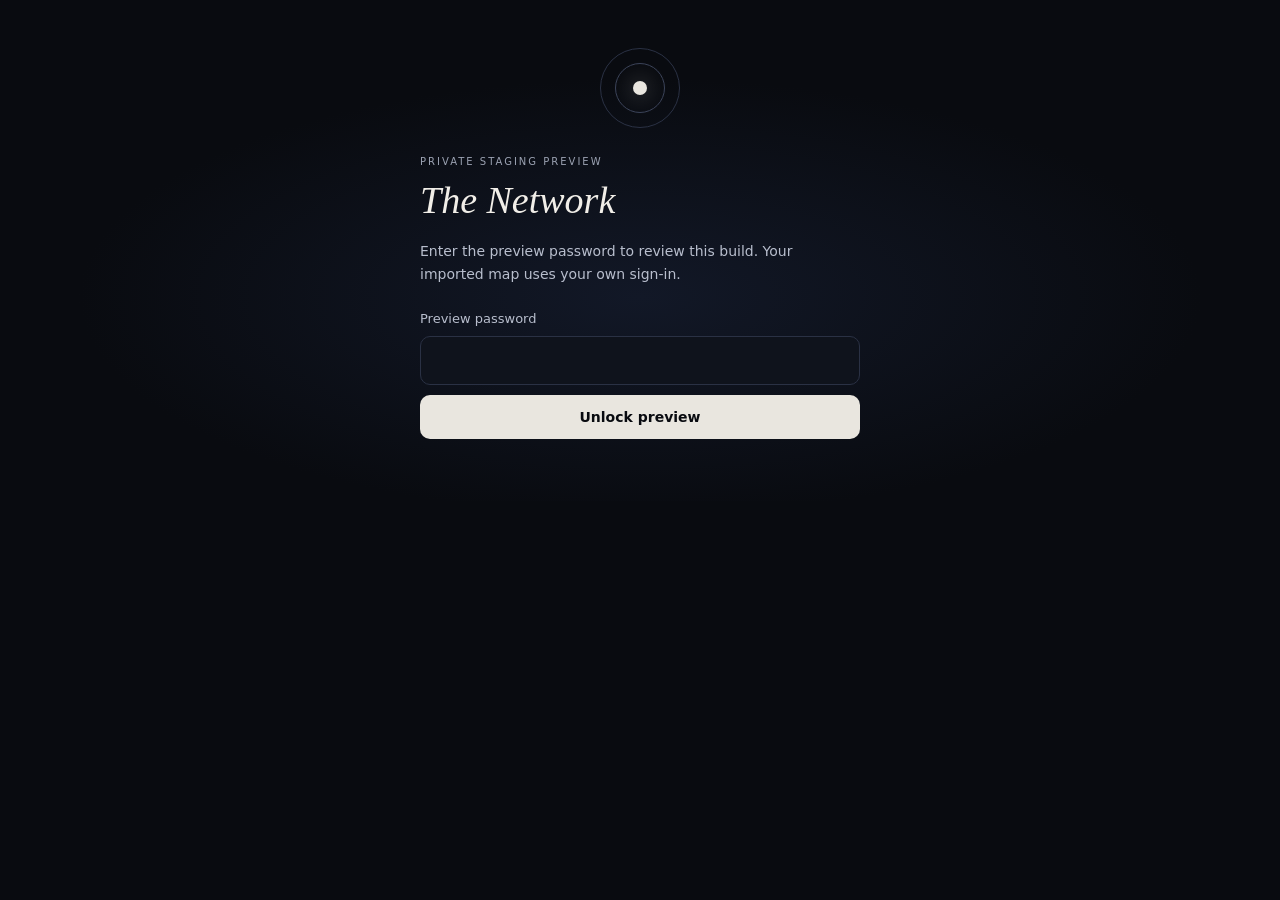
==== community.html @ bd2edf00 "Correct preview login copy and Google origin referrer" ====
<!doctype html><html lang="en"><meta charset="utf-8"><meta name="viewport" content="width=device-width,initial-scale=1"><meta name="robots" content="noindex,nofollow,noarchive"><meta name="referrer" content="strict-origin-when-cross-origin"><title>Private network preview</title><link rel="stylesheet" href="assets/community.css"><body><main class="wrap"><div class="orb" aria-hidden="true"><span></span><span></span><span></span></div><div class="eyebrow">Private staging preview</div><h1>The Network</h1><p>Enter the preview password to review this build. Your imported map uses your own sign-in.</p><form id="stage-form"><label for="stage-password">Preview password</label><input id="stage-password" type="password" autocomplete="current-password" required><button id="stage-unlock">Unlock preview</button></form><p id="stage-notice" role="status"></p></main><script>
(()=>{
const P={"salt":"CIwevPsw1V229Z40EmJyHg==","iv":"0U2OTmFJH5l5WM59","ct":"pXtQMcuYcW2lPBMvqwC9qsI1RKZQN0xlpJhqDvVtXvT/[base64]/56/[base64]/BoqRSv+Ylp26LqeTOx/TqnDKlxiuZOBu66vxD2EItGAaVpqeYFCsxVOT+syNPn4jraT7TuzN18oR1g6F5MUpxRmi5IQ8ObWFGv7F1a/RKtIMo+SI175v3vUDDi3yIeZu8pTvyDNmhYATN/9V+WADtj8wifYjKgamR5Am9LVyQPtW/x5y8PFJ7muhJ/yUT4iJk1OPxEbJFYHQsf+RP3svmaT+leoNdm0AC3QPKxPVRrXzdCzZ5cya/3NimJJQGEbmu0tI1Lih350EsauV/EhBqwcWjclMm9UQSfZ+I22dE0kvrEF/nNv5ZYNQqclvfF9OxdcSAc1CIhe+z2fip2BiDhwJGMNkm4xdg5XzzTfE5k6fL4YVRnCJd8oGR1B5XssYOThABzQnP2ZQiwdTKFwK+u9nvRi7+5wNVnF+cArWBBR2xdojI/WQiGpTEGGwms4ZfcGy9yijUzTLyf/jDdXpPKv6Bofa5PaEQVh/5oHVjHb1D2wkqeKHloo+DJTB+c5ZEOHuN6NQqJezUZEXrTFP0W955scfSiVjTKFcUaPS6w16MXllLs60vgTxVRIQYX/wmBG5RxwTW0yveoQZ9AomHMQgCfWjSX0sTLv0UcXw/jRdeYUwlDO2rehQdxybXdaDw4pofJsjFp72qCYUX/b1FzF/TeT9rXbMTR5yhEOtAdJN+osi3g3PD5UYefGUYrUejl5MCPnqDV/NonFQg/+EDWUUxBCn2HgP7VVdLRPN2G1e8Wqh1pA1tvvB1WaATwxTJeuauFuJo8z12AsXr3IWM5Tieb4HAt328/iofE2O+WMVgIyoxWAKQvcKPplQq739uhAID3ITgQ5ZIJ6wqL2y2PQCG76sR3wmm3D97WzORSzy9SyJ99a0fDI1VNF63yNowZB0oUmgtiUXwq/qJJq2EG4ETZBxbZRutgmIX1N/rK+vVzYdVU+LbEdDpjJXLICLHtpJHZGCZOLq09Rum3G3PtcjOAwYypVdSGSMCHdgai4UzYBluEElStKSQKCIL2xTRdYfHYMAjyAozBy0d0CvVjJUxqzdt1KC3EemYGTXHKPh+YnhUvmJqrV3/MoUTguCexku81etJoicJLVtU8J8mn4XbmVgh1cnK5A5rNTZ8leXc+c1AqXSZ7r6PGR6DwQLKlHj1Yzu1aQ86/a7PQMub0p4c08aSeQtieUSZnKeA0TYJyrEm0rVzlOFpPg3ZupnBet+jewCgZ32waLLySMHTJ4zv8uK8bJyNwAwKeqdUphrAZg5sGn26/hH2Q2KhK7jWg0dVIQFYF9sWUnSKJuDYZpB77LG9fzzNG0+zlsa75z6kqWeyz9e64YjtYG6lZoqY6kUgl20pjseDVuemL0VndppNLyOI+HtRxTMIWJcgdMtpXghCIbpPdh3ezISkaQ2uSjJcswH3kfq2Eghp/M1jknpXzPL3ar2arLcCrQnDAtuDYO3baJvIgXF/[base64]/9jivsycKu53P4ADUT873Tk4lAbt10TZSKZWPXaxcminopWOgEF4s3OBmOFau4ndkoY3vx/SLhQFomZ5mHbb6LyepwsGmVcgWoOsxGJ3Yv3zigoU3ZiiqogpGedrB6ivy8w2WNHDFPexoIhKDiPpz8LAZpv0tQUDB9gMamMbMzdXcjYOn0+T8MMxlsZHLfNzUzlsdWDrydu5ycMjEwtBI4PPSbo50ganwHZYZ+rs+6ErfZGn+mNj6CtXKel8mRQvkLFg6/R9or4yViIvGo6nguPxX7BVeH2jDSawgQFKfWrh108Y69spj92Za2s2kmx4ImKxgrHY3v8ERHhj+5GAKYgKcwFGUBkulMlzralYDfppS+lzAt66uViy4qEgfgJtea/N1fRJhYga82SsmD0Opz/5inZ55ScoGGrng+Ts0P6o9aXY/towhq4QEzRAP6afjS1pOgfj22MS9VLftH6Klk0XnbqT3e/LyfylE6VwEIjcTPEIeEOMtAemWdaUmpz+4e7QAyZbH2NVB0LOyz3KM/[base64]/fSkPv31zdyxM2tP+4bajjbzlLo4vgRXJ2x+bwQ8TNBR99iIzm9iIQV3U26FUu5b5OyMdKugWuCifBn6OhXSbQyshn2MLYxznqfy+60cEc+Ldo3AEEShH6rnuJL2PR4Zt1oHpDwCqI+fKCWW83QLrF5L5Rkl04W11UrodGhm5oVpg/[base64]/M9Iw3rt9ayELm3jzHIDT5YLxw5POiLHwbRKpYkInfeoCDCzRm/FmR+7UBd8qp3GVXiya3ur7a3F7Fg4xvMS8FLJ2M5dZ4dpEVrGge6KuW5WchSNztyI8LNcZ9+DHxAgdlsiAxXSNCK1IjzFUd8nXU18gTPdElM0lM1sMyThq/zFMXQV8rcnEyYsOqeoQgUfF2s4GKyjrzQGh1I4JNscrooqNVpZwPCazd22ErWtG/P3Fyy34rTzq+RMtZW8YA7O217YXbisS6SOG3HRl4YQc10Oz2L/QK+Qzars9u2DuzMKgpsYswc50DcCOT/IHYJZiVQKLYTFbmsIuGuMqkbJ+n/6TpUWiRLSnnmZO+Af9baHmwWRj3Zq8BI2YaF79AAwe0G41E3xJ+909G2k+jmNPls7MruHDVXWSzGiExKALMQuvEL2qNa3sSrEQ0qSB8nfgKz08HMLpwzompNVBMyYALKU9HdJC3/[base64]/u9QsEe3w0yTf2yzWNzglZ0Dj+Zi8Z1yNs9BahoKMA4t45Wm4EwNZU6FO/yFaSUExq+SwBvZdjJhkVJtWXay/[base64]/VwW4s0wbnl+oqYixq7g7EEmO2TDvixKJ7kudssLyjoDV9I8CL9c++Of8usHY1b8ABPcfEnzxRDwr+ijCUM52PaHJ6vJiLRFgYPfOoXP8BxNkFYaPV1ACz55XPMB8Z8n1diFq/Q28qlf2IBG04UsOwax2GN9MTabsqareAYChgxjq7TOAt+fnvDBlXApmxxqSNbyKpqwb4cOL2rhv4zYlmzTb/hysHJMEMttP0+92NNORyjzsRuqafWTtrziItcZylKl3GhLuSFhrT1CUsFfoSBp/6yfGaF7nSizROB5YHGHfWdZjHpsOhAz8GXi71F4w/J6FShGoq4zNC4qfFmyX9mwwc51JTmBFfAgl9or11p4zkK0CCH8jB2dmJQXb9fJFiaszBoNOEM9VNiqD6Vwu4vsQL0c/QnVvYXflRa/nGMZ8NtYoyZxvSljG+NQwt1b1CgdrFaGwgg3egqoTV3jviChs5xGnwCXZYoOlLgW7GUGYBWj/A7mcv93Tfsb6s6VHpJrUobLEk8kVT1lTn3NfCZSogEP1EmnSNZ3Ds98HQ/1+H4pt5+pF0J1xdoviwo46jcMP4qGg6Pm3opR3Y/n3X3N7pJlps7+rCUkpQch7QaFIekUyFvM0OV9SZveD16B2E2lNAreAH5vV7njq5Z9l9guH//3zyrCRuNEdnfY0WPYUdgUdTBDmARDCwxHt/[base64]/ZTh4LervwR4WQVp8b6Eubz9YjEkPhqlLLcksnQTh0uMwk1p5XAq4k+UeN8yZiaWpm/oVioO1nLEwA7SP3fH7/N+YXCgj35jV1grgmRp6dzPJ3i7JM2NBJtdj65fxQ2fOnI2J2Q0XSfDTEZewPvO9Ys5qetcIbP2J7i0Rm2MpLUupGlCGY/[base64]/F5dZhy/oIxXae4M9EDaYZYJG/qJr+pNatW9yoEu5zDItLyATmq6+nvCTS6Gf8h39hv/s2AqMxy9REGtlcO6GDIaT4N88TqlnxljkQR/xPkX+3F3xdXSYWMT0oWCmgZ98HQDWjGuYUSyoWFz+vqPx+X6a6BsQGBc5WQ3qB+0vjjbMUByCP0CFr4TOHsOoQs2FmgljWRLXhCLj/ffe/Jr7n240wg79VyBJkZUadM5oAktEJia0BVYyrdqGoJUcMXHSF3g9uIIULm0eKoZiuI3JbCipZNqv9LnPBvBwQTafIScm58bz6+c87YDAe7TViJWPVUh1289kX/Q94CiPe+cG6Sqgusvw/NDAGbE3u9rNycZpKiKkGpYKIX5FysyL4divdCTft1BqoxOqmwGf+0KKAUqm5pYIKjiu36Y6OFgAJgX4uLvSTayes+9nmxiY+AQdS6+fEFYVGXUcfPEa4/4lVqdr5Dgr718LXIy9aOEGraHvODsCMjnkWhloM7Nx8KaIy/[base64]/ybG1/Wo64t5RkDvImPwHjelPfZwVT/KEsRVUQzZXbVWCVdzqD/JwGRRFFFM0kc2GXt2RajMDMnRiuFNJcFNLqQURIvzJOG5N+X9yKxR8Rj8UbVpbW/ph5AWD/SKAKSOaCzQDLsk4imxjIxdZ9W1OhIIELoNU0zouCO+WJrQmTbPuiy0F4te7PuGR3l9YWqX3cBWzMRvCFbSDSZvQedGw7Kp9QysQq7dcNSo1JH2R6kbbvPAw9m0kkRQSlpzCDPE2EM2ZelMtnvBA48Po7ytKd4Ry5/HUN6T6AP3STFXq65xVqD8uC5T80TPy8vrXYDL3RFdRjN/2Pvg5eO2kgISWHFK2IH4clqW/NyFwnzT/IKjTxYVOr7MiLjc8+m51xW9XVPZ+3Oe8Ms381WhBzEfZUzAZQhnBvySXORTSOyxr5Z/Lyq8uCb+2kbmEGu0dVkhPnk3ixAbNB+GHljqHKUKpJddFuRucHi9Fd5cC+5nG3iYwvXMLFbmnl7BillHiFKNKRpwvRkqTo5sPyk1AQTjLdV+sF5UHZ7xFyqcUqwPe7W5kfNfD+cGHpaD8bDaieSepJwwFySb6AcEVDY1Q5+psfGg3jETjDUn29B/0vhE85g+o5WOSDnPmcupuV2HYdYXqsf5+ytcEJvXvRGC9ljZi5djmUkqiydiKG2QosHM/acI4viG30sTWYBQEuHKJa8qW7Qt5iItv/tIiSrW2Eaa9T4spMJ6nKKeeQ1z/9tqqvmuLjAocVZHRlc2khzVo56eBFjs5fZCI2qbWcM/qq8ccKeNuak9qiuigGqUQ0SnHs3fHjeJBaps7CwnnFeP3nH9uy6JT6+VDIHDhOgwEFONokapm+/qpe3MgFA51nzYThYkCdBEO+9Gu+RdP5JcDXEgEfmXkULw+pHYI2kPdFhvlUuuUWBEPd0YTUscVXQ1gp/LDUg3ynhsfqthSlVHbICAitX8H6tCdhRIiqRnei6Vunc3i/8i5W75QdHHN/iodb+QDkymWWk9KJfOTJKDU4M2lM984Xo4xZwP/lGmzaPOvvVcqTHIMKn8RP7Y5rKHwAw5HDfReM54Zqzhyn4J2q3LyATkopboM06kgF43V6yuCt1d2Z7dWkPHhue9SCm/wmV3pCHo0bfJHmj0dEtE9w5yJSteXCq9jp+zqV1+IJaz2j4wjS7X6HZ5di/bQyq+3iZ6Hc9RLeCxr0iZqd9XYLZSupUyzpdKs/mzA5HLJA+Hm/[base64]/[base64]/2Zpuohw+xcGAbB15Q8WFpyYl/HeIWF5D/[base64]//Nnyxq8srvqpS86WrApr/GKSBnhM9BPsc55LOs79aA01dNt9v9F/H5tO4qBG92iPFi6Cd2DQf4t6nMkp/5UOsHqWgFjKnlAfC7FOLTV3bjsmmRZJz+vdEUYifKDB7M1K/p+3D30Q3r8Gjco9Ok4rFm61XIY4jnTuG2Hpxty4i6nyJb/bvM8agoX5AHUl2YQWShu6Glg35JoqowwWK8j9CtYMREcyVc0YXOq4sOcOtwRzGOdDc9bPax+n3mtiB9s8K52T3Iccb9ZlfRfaqrPwI/WqKTtignu66x95V1CbHXH5pyprhKyg6AyPzGCNQEICytoDhgP18AJbyx9nEHoge4cb1mJSq9Ef/yrdMK6sd+L7wfcb9QnnGsisyahqNpnqFQnXOKD7PtZG0UZNCgL4UKezx0akHpp3nwPLOrltPL/huAOpwEbJuZ+/KtJPjOpFfQYcIHiCFnuzRlGzKrCku7VVwNQ3MCij/pkYGT2RhmAJgfVKrWJpVtJPyTh3gUcJDPakQQK1DIn5dOj0X4kkmA5UgPZL681YLuv/v+XiILjUmM9N/kCmpUx/UY+ExfNkDsuKGaPk8UyosdYQqXlh2iAXzZE8+86Lr5Q6kznS9aJm5E+vABeLH85I9DmoH9IR9qkMDtZlM2Ef6MUW7JyW0V0qJkHl1dgNs5bhWqbR4UxlTS/Jbhrwj/efhbza4GcbaaIN3XRKRcIUbMeo9+H5gr/ykPxciRjPChApf0x7J/pqySR7BWza9C5kwU7rwUwATnDUht266Txhwm7PmgMv+Pt5k0g8stol6nJ0fcXv1fQO4pFCOAR6EOjcYS5dP2qkWmtfJPHx6NUPJRQ3h6JdT8BXlgTdTyfcYaqMZKBwDKtibol/fydi8/i28qBxdqdvDYZj3A4ImNJ/FWEmq5cJDxeN77TFvHIbFkofZEPkfdwdwktzORFx7Kzy5XToKm4zfsEHRnQ0echLFEPgop5VgMHZE3wJVhFQcUz1Kkyxoh3W9oKdEKVvjKmOWjZoxMfWugRC6T57j+TeZ0+Yy4DchPqYv+4Uv0jkpftFY0ivuIgMItY3CPA8CF1Sc4hizAb599obwaQHor1Q/X96kIBq2Tlz1UIl61DzXDzo+iCDiZdNx3M4okeWbYycO/d+xrUF3O86V70WMSXZNGzrRKAS48dHiVBkUP652VTVSUGbHm45H3HrF6XBIJuVvq8yynp4lKNCcgZQ4dVqlSYpvGYBDTvig7tbsowgZtGmzkDWof4VO154doPIuIe14sf/eP7LApflb4JSkz70erteH+p+mgOigJAgwBw0/k/ZSNYtoZRJyaYEBZZyd5eDqBXHe11DAPXq951svwDzqijLRTouxq4/gfbWudb8PZZdZ4Z6yMn/HC4Wl4j8W3uKpqo+zOvDGZnvYww48EV8nRZ884r+1h1mwaZ2QRdsFnq1j79BOiJraaVMJIIE0OQw4zHMeh52kpojykel1EAProQ1av0Vdy/IjnI+j2pDj2Z+3Y0wjI5LE5ljiE1wnb3fzuXLgoeT/e9IjtkmwGqSe/6C2yXPh0gKDgYGWcQNKWSVzJSHAXbTH0TNlGxK7BmUd1cXYzkQPBV3Lz1MxAEBpYbt8XccpAkwsyisi/xLjjJFhGEYUdDxmTD5nwVj3oxnEZKjHB6lNJgg51YDot2WH3Tkc4NrXm4lcDy5oetNnAbFfwNpiKCslEEI7QMEXEm6X5R8oFe7+Z2qqJrX3TcGtuwEZYXo27c3QE2CkqT+7L/TXpFAXK9u9ZX3UJ89D6ZJzqLzGVoeabHsl2mv7/[base64]/1HIToB9yVQ+j+j6YAczKKbGLKCnTUDGmjRhma9RztFH6sat2o1+6BWz+VhNkWvZnQzRaVNWyA4GjbXPUbhnpoPPM+CZNTVjm9owhKmPlgydqG6O1bXCcAu/XnUmpyN68Xzc2gTvza4FMAMuJ/p20cqU+SxmoBb0R9S6FhM1sBx5h7gwjWZJ6Pt05x863XIEo6aaxJbZ10UIElz0CzAk9DKb4b+85MGjSNLNox7h7pXEWreBhjhz00/[base64]/rK+bvK+eMoRdM/QZ3TgzcRj27SW06uL+Uz0fC7jECaRTDjsJ5Z7c2X4KHrTAcAQoM0CMTV8/a3MwqCAmOhuF8h3sngB8Jn/vIN6QJP8u7b8MHQYlkjU6WwX1/X5jB0uzpNITD8ilD8fHuDP0hrXGMdoBfF6sW/kMozPrUf81NEzObSPWmmjSVRqkHoUZk+8gvXdd0R+5BYTpOEmWhaAJfZgIRkHtxOTe2BCXzDOxgbjHrQ2enyvg13+tr4Tt8W24ekXiRTRM4FAdom5J74PKok2e6WheCMVjj4cachHZJhguNbBtDgwXln/d7Fa1dmprlUxxHYaC3NJJ3peaUaDFy6igSNWO+VdN2hmNxp3NVLa05MlDTj5aGuPAncEC+IzCZvUNmI4awyrUi6O9ohvGSA4bwXBFJcgPuQj7V6V6ix7AMHAXYDy0KQ5kZYVmYPrIoJfTvYS88YE+M/TIAquOui6Cx87LA5g4XKB3t+e9AzImgdaqDSNzyOFzcknuja2/2LOBUvX5gjmmGgiq5fwAUVjxY1dCOxE2XUCilMj4JQNPGEncCY+mX3WKeVEtTYKSrGjSAORh0zL/mzB2+MKwVfVxPssXlQc7A9mCt0a6O7BNT9irKD3jR/IgHlprL7SGg1xpOR8vKVzNNSs5yNZhEgRxqB0egc/clXwcyn8VFKXZ2RCGSuh/tLWeFtsPjMTrEYNf+AL6e6vTY3VTtOzsHD3OtpLiQTXDTPpQ8xKbIl2z3eGed8M3UAF+owEdZp4ehq+I13ikmHjYvRB8/xfRSCSEmtScuV7Nko+7Q3am1qfnE4BOnMXsvsJbuVKblIOxWisziwRQ4TNbfA6EBCiixWlTRbDomQPV+3uQ8Ci1wV1GB1c/YLFbRTGudrHoNlMYt0pqzjQLYO2eOEHYnB7y6N9cBep6+Ett1i4/[base64]","iter":600000};
const u=s=>Uint8Array.from(atob(s),c=>c.charCodeAt(0));
document.getElementById('stage-form').onsubmit=async e=>{e.preventDefault();const button=document.getElementById('stage-unlock'),notice=document.getElementById('stage-notice');let password=document.getElementById('stage-password').value;button.disabled=true;notice.textContent='Unlocking…';try{const base=await crypto.subtle.importKey('raw',new TextEncoder().encode(password),'PBKDF2',false,['deriveKey']);const key=await crypto.subtle.deriveKey({name:'PBKDF2',hash:'SHA-256',salt:u(P.salt),iterations:P.iter},base,{name:'AES-GCM',length:256},false,['decrypt']);const pt=await crypto.subtle.decrypt({name:'AES-GCM',iv:u(P.iv)},key,u(P.ct));const html=new TextDecoder().decode(pt);new Uint8Array(pt).fill(0);document.open();document.write(html);document.close();const demo=document.getElementById('pw');if(demo&&document.getElementById('f')){demo.value=password;document.getElementById('f').requestSubmit();}password='';}catch{password='';notice.textContent='Wrong preview password.';button.disabled=false;document.getElementById('stage-password').value='';}};
})();
</script></body></html>
---- assets/community.css ----
@font-face {
  font-family: NS, "Noto Sans", sans-serif;
  font-weight: 300;
  src: url([data-uri])
    format("woff");
}
@font-face {
  font-family: NS, "Noto Sans", sans-serif;
  font-weight: 400;
  src: url([data-uri])
    format("woff");
}
@font-face {
  font-family: NS, "Noto Sans", sans-serif;
  font-weight: 600;
  src: url([data-uri])
    format("woff");
}
@font-face {
  font-family: NSerif, "Noto Serif", serif;
  font-style: italic;
  font-weight: 300;
  src: url([data-uri])
    format("woff");
}
@font-face {
  font-family: NSerif, "Noto Serif", serif;
  font-style: italic;
  font-weight: 400;
  src: url([data-uri])
    format("woff");
}
:root {
  --bg: #090b10;
  --ink: #e9e6df;
  --mute: #9ca3b3;
  --line: #2a3144;
  color-scheme: dark;
}
* {
  box-sizing: border-box;
}
html,
body {
  margin: 0;
  min-height: 100%;
  background: var(--bg);
  color: var(--ink);
  font-family: NS, "Noto Sans", system-ui, sans-serif;
}
body {
  background: radial-gradient(ellipse at 50% 55%, #121827 0%, #090b10 62%);
}
[hidden] {
  display: none !important;
}
.wrap {
  width: min(440px, 88vw);
  margin: 48px auto;
  padding-bottom: 48px;
}
.back {
  display: block;
  margin-bottom: 30px;
  font-size: 13px;
  color: var(--mute);
  text-decoration: none;
}
.orb {
  width: 80px;
  height: 80px;
  margin: 0 auto 28px;
  position: relative;
}
.orb span {
  position: absolute;
  inset: 0;
  border: 1px solid #2a3144;
  border-radius: 50%;
}
.orb span:nth-child(2) {
  inset: 15px;
  border-color: #3a4258;
}
.orb span:nth-child(3) {
  inset: 33px;
  background: #e9e6df;
  border: none;
  box-shadow: 0 0 24px #e9e6df70;
}
.eyebrow {
  font-size: 10px;
  letter-spacing: 0.2em;
  text-transform: uppercase;
  color: var(--mute);
}
h1 {
  font-family: NSerif, "Noto Serif", Georgia, serif;
  font-style: italic;
  font-weight: 300;
  font-size: 38px;
  line-height: 1.14;
  margin: 12px 0 18px;
  color: #f1eee8;
}
p {
  font-size: 14px;
  line-height: 1.65;
  color: #b8becd;
}
form {
  display: grid;
  gap: 10px;
  margin-top: 24px;
}
label {
  font-size: 13px;
  color: #b8becd;
}
input,
select {
  width: 100%;
  background: #0f131c;
  border: 1px solid var(--line);
  color: var(--ink);
  border-radius: 10px;
  padding: 14px 16px;
  font:
    16px NS,
    system-ui,
    sans-serif;
}
input:focus,
select:focus {
  outline: 1px solid #e9b65a;
}
button,
.button {
  display: block;
  background: #e9e6df;
  color: #090b10;
  border: 0;
  border-radius: 10px;
  padding: 14px 18px;
  font:
    600 14px NS,
    system-ui,
    sans-serif;
  cursor: pointer;
  text-decoration: none;
  text-align: center;
}
button:disabled {
  opacity: 0.5;
  cursor: wait;
}
.fine {
  font-size: 12px;
  color: var(--mute);
}
.secondary {
  background: #0f131c;
  color: var(--ink);
  border: 1px solid var(--line);
}
#saved {
  border-top: 1px solid var(--line);
  margin-top: 28px;
  padding-top: 24px;
}
#notice:not(:empty) {
  position: fixed;
  z-index: 30;
  bottom: 18px;
  left: 50%;
  transform: translateX(-50%);
  width: min(500px, 90vw);
  padding: 14px 18px;
  border: 1px solid #745849;
  border-radius: 10px;
  background: #171720;
  color: #f0c8ac;
  font-size: 13px;
}
#map-frame {
  position: fixed;
  inset: 0;
  width: 100%;
  height: 100%;
  border: 0;
  background: var(--bg);
}
#lock {
  position: fixed;
  bottom: 16px;
  right: 24px;
  z-index: 10;
  padding: 10px 14px;
  border: 1px solid #3a4258;
  background: #0f131c;
  color: var(--ink);
  font-weight: 400;
  font-size: 13px;
}
@media (max-width: 760px) {
  .wrap {
    margin-top: 24px;
  }
  h1 {
    font-size: 34px;
  }
  #lock {
    bottom: 74px;
    right: 50%;
    transform: translateX(50%);
    font-size: 12px;
    padding: 8px 10px;
  }
}

@media (max-width: 760px) {
  #lock {
    top: 8px;
    right: 16px;
    bottom: auto;
    transform: none;
    padding: 6px 9px;
    font-size: 11px;
  }
}
.wide {
  width: min(720px, 90vw);
}
.toolbar {
  display: flex;
  gap: 10px;
  justify-content: flex-end;
  margin: 18px 0;
}
.toolbar button {
  flex: 0 1 auto;
}
.source-grid {
  display: grid;
  grid-template-columns: 1fr 1fr;
  gap: 12px;
  margin: 24px 0;
}
.source {
  text-align: left;
  background: #101622;
  border: 1px solid #2a3144;
  color: #e9e6df;
  padding: 20px;
}
.source:hover {
  border-color: #e9b65a;
}
.source strong {
  display: block;
  font-size: 16px;
  margin-bottom: 8px;
}
.source span {
  font-weight: 400;
  color: #9ca3b3;
  font-size: 12px;
}
.back-button {
  margin: 0 0 28px;
  padding: 8px 12px;
  font-size: 12px;
}
h2 {
  font-size: 18px;
  font-weight: 500;
}
a {
  color: #b9c8e8;
}
.mapping-grid {
  display: grid;
  grid-template-columns: 1fr 1fr;
  gap: 14px;
}
.mapping-grid label {
  display: flex;
  flex-direction: column;
  gap: 6px;
}
select[multiple] {
  min-height: 94px;
}
.preview-table {
  overflow: auto;
  border: 1px solid #2a3144;
  border-radius: 10px;
}
table {
  width: 100%;
  border-collapse: collapse;
  font-size: 13px;
}
th,
td {
  text-align: left;
  padding: 12px;
  border-bottom: 1px solid #2a3144;
  overflow-wrap: anywhere;
  max-width: 250px;
}
th {
  color: #9ca3b3;
  font-weight: 500;
}
#google-signin,
#mygate-start {
  margin-top: 24px;
}
#import-file {
  margin-top: 12px;
}
#add-contacts {
  position: fixed;
  bottom: 16px;
  right: 158px;
  z-index: 10;
  padding: 10px 14px;
  border: 1px solid #3a4258;
  background: #0f131c;
  color: #e9e6df;
  font-weight: 400;
  font-size: 13px;
}
#source-guide li {
  color: #b8becd;
  font-size: 14px;
  line-height: 1.7;
  margin-bottom: 8px;
}
@media (max-width: 480px) {
  .source-grid {
    grid-template-columns: 1fr;
  }
  .mapping-grid {
    grid-template-columns: 1fr;
  }
  .toolbar {
    flex-wrap: wrap;
  }
  .source {
    padding: 16px;
  }
  .wrap {
    padding-bottom: 70px;
  }
}
@media (max-width: 760px) {
  #add-contacts {
    bottom: 74px;
    right: 50%;
    transform: translateX(50%);
    padding: 8px 12px;
    font-size: 12px;
  }
}
/* Community-first landing, using the map's existing dark palette and serif type. */
html{scroll-behavior:smooth}.homepage{max-width:1240px;margin:auto;padding:24px 40px 56px}.home-nav{display:flex;justify-content:space-between;align-items:center;gap:20px;margin-bottom:76px}.home-nav a,.demo-footer a{color:#b6bebd;text-decoration:none;font-size:13px}.brand{letter-spacing:3px;font-size:20px!important;color:#f0e7d6!important}.brand span{font-size:11px;letter-spacing:0;margin-left:12px;color:#8c9697}.home-hero{display:grid;grid-template-columns:1fr 1fr;gap:60px;align-items:center}.home-copy{max-width:430px}.home-copy h1{font-size:70px;font-weight:400;line-height:1.05;letter-spacing:-2px;margin:20px 0}.home-copy em,.demo-heading em{color:#d8cead;font-family:Georgia,serif;font-weight:400}.home-description{font-size:16px;line-height:1.7;color:#a6afb3;margin-bottom:24px}.home-copy .fine{font-size:11px;line-height:1.7;color:#828b93}.home-copy #create-form{margin-top:0}.login-divider{display:flex;align-items:center;gap:12px;color:#778187;font-size:11px;margin:22px 0 2px}.login-divider:before,.login-divider:after{content:'';height:1px;background:#283037;flex:1}.hero-network svg{width:100%;height:auto;display:block}.network-caption{text-align:center;color:#8f999e;font-size:12px;letter-spacing:.4px}.status-dot{display:inline-block;width:5px;height:5px;border-radius:50%;background:#b6c7a2;margin-right:7px}.demo-section{max-width:1400px;margin:0 auto;padding:50px 40px 32px;border-top:1px solid #242b34}.demo-heading{display:flex;justify-content:space-between;gap:24px;align-items:end;margin-bottom:28px}.demo-heading h2{font-size:46px;line-height:1.08;font-family:Georgia,serif;font-weight:400;margin:14px 0}.demo-heading p{font-size:14px;color:#8f999e;max-width:530px;line-height:1.7}.demo-heading button{flex-shrink:0;margin:0 0 10px}.demo-section iframe{display:block;width:100%;height:710px;border:1px solid #2a323b;border-radius:18px;background:#0c1019}.demo-footer{display:flex;justify-content:space-between;gap:22px;padding:25px 0}.home-copy details{margin:20px 0;color:#aab3b8;font-size:13px}.home-copy summary{cursor:pointer}#export-contacts{position:fixed;bottom:16px;right:225px;z-index:10;padding:10px 14px;border:1px solid #3a4258;background:#0f131c;color:#e9e6df;font-weight:400;font-size:13px}
@media(max-width:760px){.homepage{padding:22px 22px 36px}.home-nav{margin-bottom:42px}.brand span{display:none}.home-hero{grid-template-columns:1fr;gap:20px}.home-copy{max-width:none}.home-copy h1{font-size:54px}.hero-network{max-width:320px;margin:auto}.demo-section{padding:34px 16px 20px}.demo-heading{display:block}.demo-heading h2{font-size:37px}.demo-heading button{margin-top:8px}.demo-section iframe{height:690px;border-radius:12px}.demo-footer{flex-wrap:wrap;font-size:12px}#export-contacts{top:8px;bottom:auto;right:104px;padding:7px 10px;font-size:11px}.home-copy .fine{font-size:12px}}
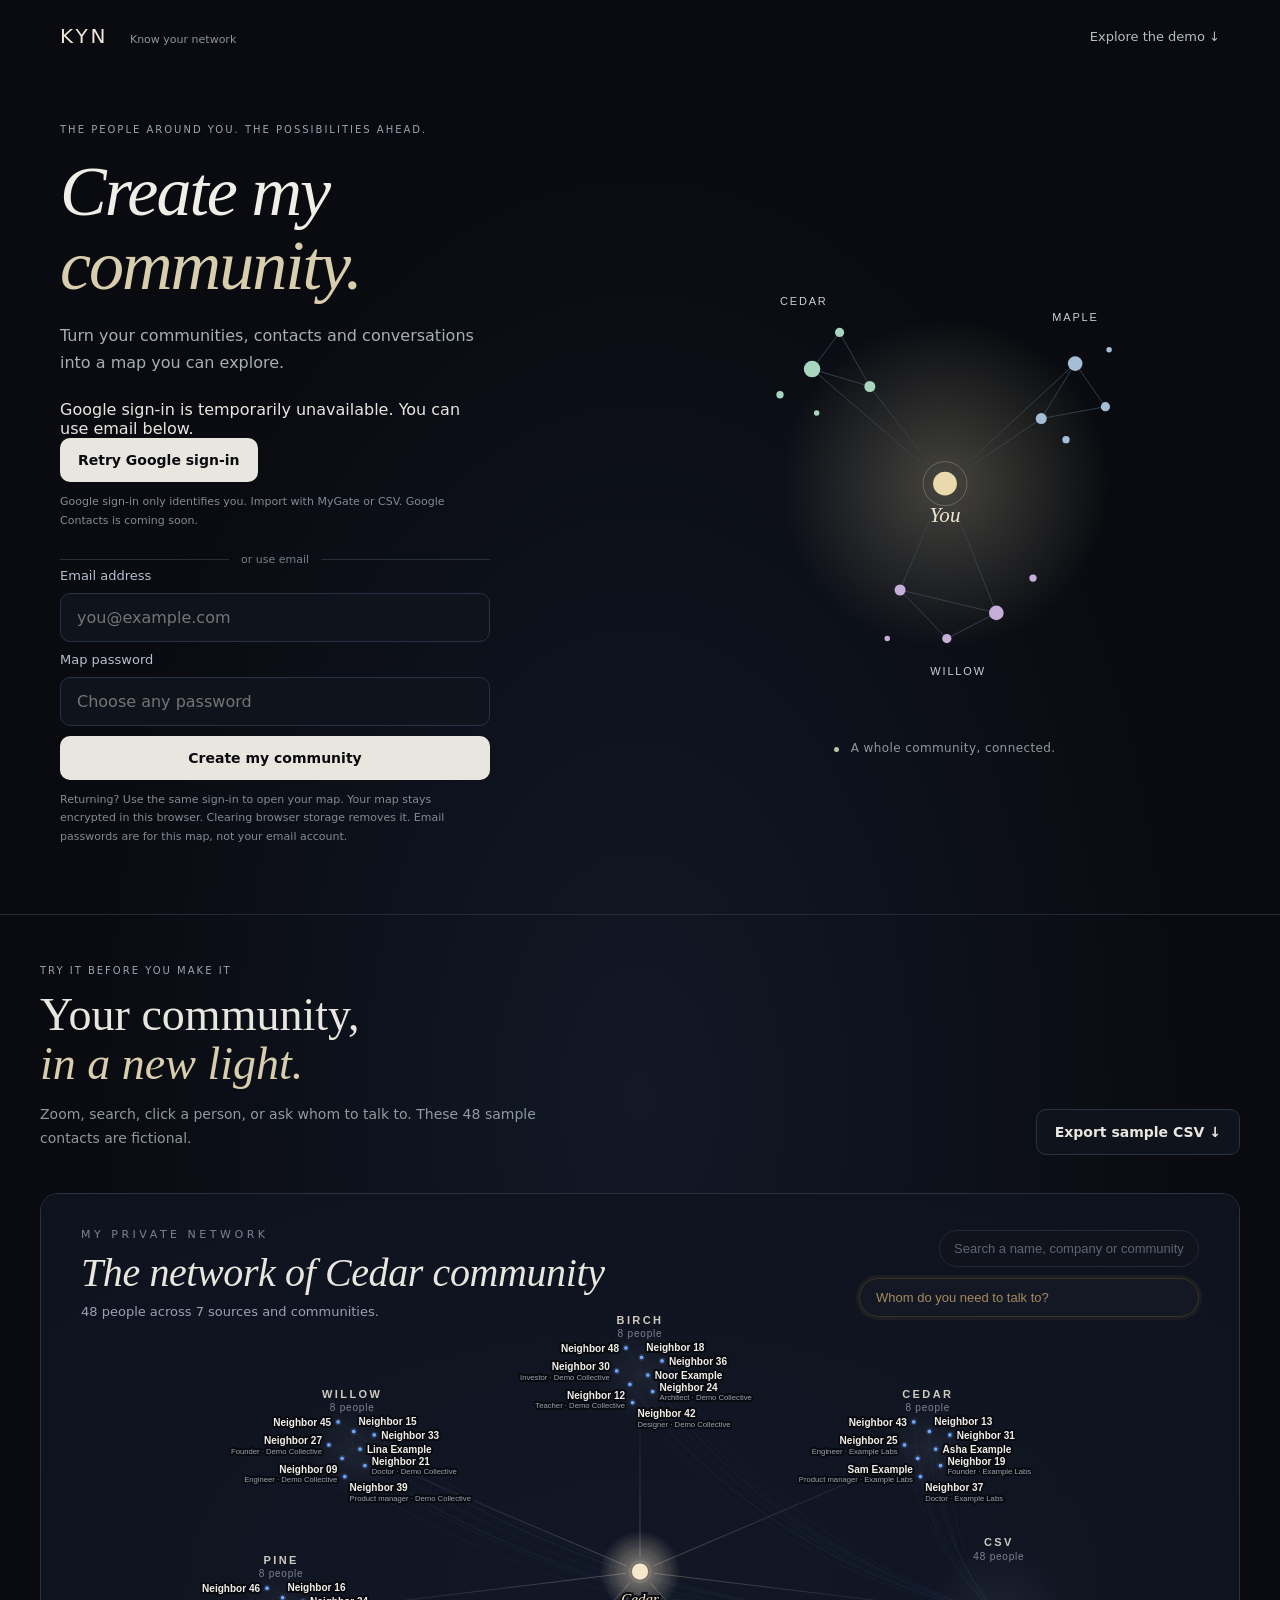
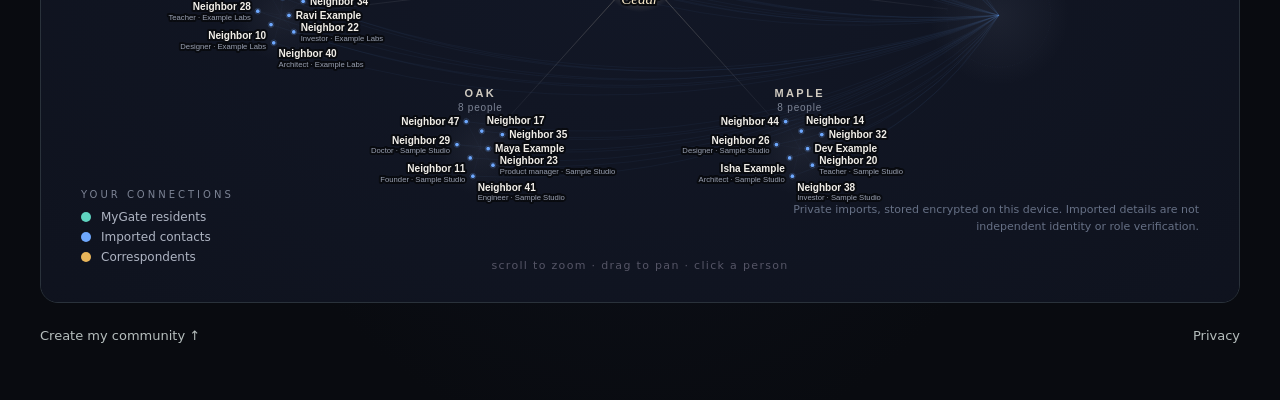
==== commit 5187eb9f: "Ungated page: MyGate/CSV first, Contacts and Gmail coming soon" ====
--- a/community.html
+++ b/community.html
@@ -1,7 +1,232 @@
-<!doctype html><html lang="en"><meta charset="utf-8"><meta name="viewport" content="width=device-width,initial-scale=1"><meta name="robots" content="noindex,nofollow,noarchive"><meta name="referrer" content="strict-origin-when-cross-origin"><title>Private network preview</title><link rel="stylesheet" href="assets/community.css"><body><main class="wrap"><div class="orb" aria-hidden="true"><span></span><span></span><span></span></div><div class="eyebrow">Private staging preview</div><h1>The Network</h1><p>Enter the preview password to review this build. Your imported map uses your own sign-in.</p><form id="stage-form"><label for="stage-password">Preview password</label><input id="stage-password" type="password" autocomplete="current-password" required><button id="stage-unlock">Unlock preview</button></form><p id="stage-notice" role="status"></p></main><script>
-(()=>{
-const P={"salt":"CIwevPsw1V229Z40EmJyHg==","iv":"0U2OTmFJH5l5WM59","ct":"pXtQMcuYcW2lPBMvqwC9qsI1RKZQN0xlpJhqDvVtXvT/[base64]/56/[base64]/BoqRSv+Ylp26LqeTOx/TqnDKlxiuZOBu66vxD2EItGAaVpqeYFCsxVOT+syNPn4jraT7TuzN18oR1g6F5MUpxRmi5IQ8ObWFGv7F1a/RKtIMo+SI175v3vUDDi3yIeZu8pTvyDNmhYATN/9V+WADtj8wifYjKgamR5Am9LVyQPtW/x5y8PFJ7muhJ/yUT4iJk1OPxEbJFYHQsf+RP3svmaT+leoNdm0AC3QPKxPVRrXzdCzZ5cya/3NimJJQGEbmu0tI1Lih350EsauV/EhBqwcWjclMm9UQSfZ+I22dE0kvrEF/nNv5ZYNQqclvfF9OxdcSAc1CIhe+z2fip2BiDhwJGMNkm4xdg5XzzTfE5k6fL4YVRnCJd8oGR1B5XssYOThABzQnP2ZQiwdTKFwK+u9nvRi7+5wNVnF+cArWBBR2xdojI/WQiGpTEGGwms4ZfcGy9yijUzTLyf/jDdXpPKv6Bofa5PaEQVh/5oHVjHb1D2wkqeKHloo+DJTB+c5ZEOHuN6NQqJezUZEXrTFP0W955scfSiVjTKFcUaPS6w16MXllLs60vgTxVRIQYX/wmBG5RxwTW0yveoQZ9AomHMQgCfWjSX0sTLv0UcXw/jRdeYUwlDO2rehQdxybXdaDw4pofJsjFp72qCYUX/b1FzF/TeT9rXbMTR5yhEOtAdJN+osi3g3PD5UYefGUYrUejl5MCPnqDV/NonFQg/+EDWUUxBCn2HgP7VVdLRPN2G1e8Wqh1pA1tvvB1WaATwxTJeuauFuJo8z12AsXr3IWM5Tieb4HAt328/iofE2O+WMVgIyoxWAKQvcKPplQq739uhAID3ITgQ5ZIJ6wqL2y2PQCG76sR3wmm3D97WzORSzy9SyJ99a0fDI1VNF63yNowZB0oUmgtiUXwq/qJJq2EG4ETZBxbZRutgmIX1N/rK+vVzYdVU+LbEdDpjJXLICLHtpJHZGCZOLq09Rum3G3PtcjOAwYypVdSGSMCHdgai4UzYBluEElStKSQKCIL2xTRdYfHYMAjyAozBy0d0CvVjJUxqzdt1KC3EemYGTXHKPh+YnhUvmJqrV3/MoUTguCexku81etJoicJLVtU8J8mn4XbmVgh1cnK5A5rNTZ8leXc+c1AqXSZ7r6PGR6DwQLKlHj1Yzu1aQ86/a7PQMub0p4c08aSeQtieUSZnKeA0TYJyrEm0rVzlOFpPg3ZupnBet+jewCgZ32waLLySMHTJ4zv8uK8bJyNwAwKeqdUphrAZg5sGn26/hH2Q2KhK7jWg0dVIQFYF9sWUnSKJuDYZpB77LG9fzzNG0+zlsa75z6kqWeyz9e64YjtYG6lZoqY6kUgl20pjseDVuemL0VndppNLyOI+HtRxTMIWJcgdMtpXghCIbpPdh3ezISkaQ2uSjJcswH3kfq2Eghp/M1jknpXzPL3ar2arLcCrQnDAtuDYO3baJvIgXF/[base64]/9jivsycKu53P4ADUT873Tk4lAbt10TZSKZWPXaxcminopWOgEF4s3OBmOFau4ndkoY3vx/SLhQFomZ5mHbb6LyepwsGmVcgWoOsxGJ3Yv3zigoU3ZiiqogpGedrB6ivy8w2WNHDFPexoIhKDiPpz8LAZpv0tQUDB9gMamMbMzdXcjYOn0+T8MMxlsZHLfNzUzlsdWDrydu5ycMjEwtBI4PPSbo50ganwHZYZ+rs+6ErfZGn+mNj6CtXKel8mRQvkLFg6/R9or4yViIvGo6nguPxX7BVeH2jDSawgQFKfWrh108Y69spj92Za2s2kmx4ImKxgrHY3v8ERHhj+5GAKYgKcwFGUBkulMlzralYDfppS+lzAt66uViy4qEgfgJtea/N1fRJhYga82SsmD0Opz/5inZ55ScoGGrng+Ts0P6o9aXY/towhq4QEzRAP6afjS1pOgfj22MS9VLftH6Klk0XnbqT3e/LyfylE6VwEIjcTPEIeEOMtAemWdaUmpz+4e7QAyZbH2NVB0LOyz3KM/[base64]/fSkPv31zdyxM2tP+4bajjbzlLo4vgRXJ2x+bwQ8TNBR99iIzm9iIQV3U26FUu5b5OyMdKugWuCifBn6OhXSbQyshn2MLYxznqfy+60cEc+Ldo3AEEShH6rnuJL2PR4Zt1oHpDwCqI+fKCWW83QLrF5L5Rkl04W11UrodGhm5oVpg/[base64]/M9Iw3rt9ayELm3jzHIDT5YLxw5POiLHwbRKpYkInfeoCDCzRm/FmR+7UBd8qp3GVXiya3ur7a3F7Fg4xvMS8FLJ2M5dZ4dpEVrGge6KuW5WchSNztyI8LNcZ9+DHxAgdlsiAxXSNCK1IjzFUd8nXU18gTPdElM0lM1sMyThq/zFMXQV8rcnEyYsOqeoQgUfF2s4GKyjrzQGh1I4JNscrooqNVpZwPCazd22ErWtG/P3Fyy34rTzq+RMtZW8YA7O217YXbisS6SOG3HRl4YQc10Oz2L/QK+Qzars9u2DuzMKgpsYswc50DcCOT/IHYJZiVQKLYTFbmsIuGuMqkbJ+n/6TpUWiRLSnnmZO+Af9baHmwWRj3Zq8BI2YaF79AAwe0G41E3xJ+909G2k+jmNPls7MruHDVXWSzGiExKALMQuvEL2qNa3sSrEQ0qSB8nfgKz08HMLpwzompNVBMyYALKU9HdJC3/[base64]/u9QsEe3w0yTf2yzWNzglZ0Dj+Zi8Z1yNs9BahoKMA4t45Wm4EwNZU6FO/yFaSUExq+SwBvZdjJhkVJtWXay/[base64]/VwW4s0wbnl+oqYixq7g7EEmO2TDvixKJ7kudssLyjoDV9I8CL9c++Of8usHY1b8ABPcfEnzxRDwr+ijCUM52PaHJ6vJiLRFgYPfOoXP8BxNkFYaPV1ACz55XPMB8Z8n1diFq/Q28qlf2IBG04UsOwax2GN9MTabsqareAYChgxjq7TOAt+fnvDBlXApmxxqSNbyKpqwb4cOL2rhv4zYlmzTb/hysHJMEMttP0+92NNORyjzsRuqafWTtrziItcZylKl3GhLuSFhrT1CUsFfoSBp/6yfGaF7nSizROB5YHGHfWdZjHpsOhAz8GXi71F4w/J6FShGoq4zNC4qfFmyX9mwwc51JTmBFfAgl9or11p4zkK0CCH8jB2dmJQXb9fJFiaszBoNOEM9VNiqD6Vwu4vsQL0c/QnVvYXflRa/nGMZ8NtYoyZxvSljG+NQwt1b1CgdrFaGwgg3egqoTV3jviChs5xGnwCXZYoOlLgW7GUGYBWj/A7mcv93Tfsb6s6VHpJrUobLEk8kVT1lTn3NfCZSogEP1EmnSNZ3Ds98HQ/1+H4pt5+pF0J1xdoviwo46jcMP4qGg6Pm3opR3Y/n3X3N7pJlps7+rCUkpQch7QaFIekUyFvM0OV9SZveD16B2E2lNAreAH5vV7njq5Z9l9guH//3zyrCRuNEdnfY0WPYUdgUdTBDmARDCwxHt/[base64]/ZTh4LervwR4WQVp8b6Eubz9YjEkPhqlLLcksnQTh0uMwk1p5XAq4k+UeN8yZiaWpm/oVioO1nLEwA7SP3fH7/N+YXCgj35jV1grgmRp6dzPJ3i7JM2NBJtdj65fxQ2fOnI2J2Q0XSfDTEZewPvO9Ys5qetcIbP2J7i0Rm2MpLUupGlCGY/[base64]/F5dZhy/oIxXae4M9EDaYZYJG/qJr+pNatW9yoEu5zDItLyATmq6+nvCTS6Gf8h39hv/s2AqMxy9REGtlcO6GDIaT4N88TqlnxljkQR/xPkX+3F3xdXSYWMT0oWCmgZ98HQDWjGuYUSyoWFz+vqPx+X6a6BsQGBc5WQ3qB+0vjjbMUByCP0CFr4TOHsOoQs2FmgljWRLXhCLj/ffe/Jr7n240wg79VyBJkZUadM5oAktEJia0BVYyrdqGoJUcMXHSF3g9uIIULm0eKoZiuI3JbCipZNqv9LnPBvBwQTafIScm58bz6+c87YDAe7TViJWPVUh1289kX/Q94CiPe+cG6Sqgusvw/NDAGbE3u9rNycZpKiKkGpYKIX5FysyL4divdCTft1BqoxOqmwGf+0KKAUqm5pYIKjiu36Y6OFgAJgX4uLvSTayes+9nmxiY+AQdS6+fEFYVGXUcfPEa4/4lVqdr5Dgr718LXIy9aOEGraHvODsCMjnkWhloM7Nx8KaIy/[base64]/ybG1/Wo64t5RkDvImPwHjelPfZwVT/KEsRVUQzZXbVWCVdzqD/JwGRRFFFM0kc2GXt2RajMDMnRiuFNJcFNLqQURIvzJOG5N+X9yKxR8Rj8UbVpbW/ph5AWD/SKAKSOaCzQDLsk4imxjIxdZ9W1OhIIELoNU0zouCO+WJrQmTbPuiy0F4te7PuGR3l9YWqX3cBWzMRvCFbSDSZvQedGw7Kp9QysQq7dcNSo1JH2R6kbbvPAw9m0kkRQSlpzCDPE2EM2ZelMtnvBA48Po7ytKd4Ry5/HUN6T6AP3STFXq65xVqD8uC5T80TPy8vrXYDL3RFdRjN/2Pvg5eO2kgISWHFK2IH4clqW/NyFwnzT/IKjTxYVOr7MiLjc8+m51xW9XVPZ+3Oe8Ms381WhBzEfZUzAZQhnBvySXORTSOyxr5Z/Lyq8uCb+2kbmEGu0dVkhPnk3ixAbNB+GHljqHKUKpJddFuRucHi9Fd5cC+5nG3iYwvXMLFbmnl7BillHiFKNKRpwvRkqTo5sPyk1AQTjLdV+sF5UHZ7xFyqcUqwPe7W5kfNfD+cGHpaD8bDaieSepJwwFySb6AcEVDY1Q5+psfGg3jETjDUn29B/0vhE85g+o5WOSDnPmcupuV2HYdYXqsf5+ytcEJvXvRGC9ljZi5djmUkqiydiKG2QosHM/acI4viG30sTWYBQEuHKJa8qW7Qt5iItv/tIiSrW2Eaa9T4spMJ6nKKeeQ1z/9tqqvmuLjAocVZHRlc2khzVo56eBFjs5fZCI2qbWcM/qq8ccKeNuak9qiuigGqUQ0SnHs3fHjeJBaps7CwnnFeP3nH9uy6JT6+VDIHDhOgwEFONokapm+/qpe3MgFA51nzYThYkCdBEO+9Gu+RdP5JcDXEgEfmXkULw+pHYI2kPdFhvlUuuUWBEPd0YTUscVXQ1gp/LDUg3ynhsfqthSlVHbICAitX8H6tCdhRIiqRnei6Vunc3i/8i5W75QdHHN/iodb+QDkymWWk9KJfOTJKDU4M2lM984Xo4xZwP/lGmzaPOvvVcqTHIMKn8RP7Y5rKHwAw5HDfReM54Zqzhyn4J2q3LyATkopboM06kgF43V6yuCt1d2Z7dWkPHhue9SCm/wmV3pCHo0bfJHmj0dEtE9w5yJSteXCq9jp+zqV1+IJaz2j4wjS7X6HZ5di/bQyq+3iZ6Hc9RLeCxr0iZqd9XYLZSupUyzpdKs/mzA5HLJA+Hm/[base64]/[base64]/2Zpuohw+xcGAbB15Q8WFpyYl/HeIWF5D/[base64]//Nnyxq8srvqpS86WrApr/GKSBnhM9BPsc55LOs79aA01dNt9v9F/H5tO4qBG92iPFi6Cd2DQf4t6nMkp/5UOsHqWgFjKnlAfC7FOLTV3bjsmmRZJz+vdEUYifKDB7M1K/p+3D30Q3r8Gjco9Ok4rFm61XIY4jnTuG2Hpxty4i6nyJb/bvM8agoX5AHUl2YQWShu6Glg35JoqowwWK8j9CtYMREcyVc0YXOq4sOcOtwRzGOdDc9bPax+n3mtiB9s8K52T3Iccb9ZlfRfaqrPwI/WqKTtignu66x95V1CbHXH5pyprhKyg6AyPzGCNQEICytoDhgP18AJbyx9nEHoge4cb1mJSq9Ef/yrdMK6sd+L7wfcb9QnnGsisyahqNpnqFQnXOKD7PtZG0UZNCgL4UKezx0akHpp3nwPLOrltPL/huAOpwEbJuZ+/KtJPjOpFfQYcIHiCFnuzRlGzKrCku7VVwNQ3MCij/pkYGT2RhmAJgfVKrWJpVtJPyTh3gUcJDPakQQK1DIn5dOj0X4kkmA5UgPZL681YLuv/v+XiILjUmM9N/kCmpUx/UY+ExfNkDsuKGaPk8UyosdYQqXlh2iAXzZE8+86Lr5Q6kznS9aJm5E+vABeLH85I9DmoH9IR9qkMDtZlM2Ef6MUW7JyW0V0qJkHl1dgNs5bhWqbR4UxlTS/Jbhrwj/efhbza4GcbaaIN3XRKRcIUbMeo9+H5gr/ykPxciRjPChApf0x7J/pqySR7BWza9C5kwU7rwUwATnDUht266Txhwm7PmgMv+Pt5k0g8stol6nJ0fcXv1fQO4pFCOAR6EOjcYS5dP2qkWmtfJPHx6NUPJRQ3h6JdT8BXlgTdTyfcYaqMZKBwDKtibol/fydi8/i28qBxdqdvDYZj3A4ImNJ/FWEmq5cJDxeN77TFvHIbFkofZEPkfdwdwktzORFx7Kzy5XToKm4zfsEHRnQ0echLFEPgop5VgMHZE3wJVhFQcUz1Kkyxoh3W9oKdEKVvjKmOWjZoxMfWugRC6T57j+TeZ0+Yy4DchPqYv+4Uv0jkpftFY0ivuIgMItY3CPA8CF1Sc4hizAb599obwaQHor1Q/X96kIBq2Tlz1UIl61DzXDzo+iCDiZdNx3M4okeWbYycO/d+xrUF3O86V70WMSXZNGzrRKAS48dHiVBkUP652VTVSUGbHm45H3HrF6XBIJuVvq8yynp4lKNCcgZQ4dVqlSYpvGYBDTvig7tbsowgZtGmzkDWof4VO154doPIuIe14sf/eP7LApflb4JSkz70erteH+p+mgOigJAgwBw0/k/ZSNYtoZRJyaYEBZZyd5eDqBXHe11DAPXq951svwDzqijLRTouxq4/gfbWudb8PZZdZ4Z6yMn/HC4Wl4j8W3uKpqo+zOvDGZnvYww48EV8nRZ884r+1h1mwaZ2QRdsFnq1j79BOiJraaVMJIIE0OQw4zHMeh52kpojykel1EAProQ1av0Vdy/IjnI+j2pDj2Z+3Y0wjI5LE5ljiE1wnb3fzuXLgoeT/e9IjtkmwGqSe/6C2yXPh0gKDgYGWcQNKWSVzJSHAXbTH0TNlGxK7BmUd1cXYzkQPBV3Lz1MxAEBpYbt8XccpAkwsyisi/xLjjJFhGEYUdDxmTD5nwVj3oxnEZKjHB6lNJgg51YDot2WH3Tkc4NrXm4lcDy5oetNnAbFfwNpiKCslEEI7QMEXEm6X5R8oFe7+Z2qqJrX3TcGtuwEZYXo27c3QE2CkqT+7L/TXpFAXK9u9ZX3UJ89D6ZJzqLzGVoeabHsl2mv7/[base64]/1HIToB9yVQ+j+j6YAczKKbGLKCnTUDGmjRhma9RztFH6sat2o1+6BWz+VhNkWvZnQzRaVNWyA4GjbXPUbhnpoPPM+CZNTVjm9owhKmPlgydqG6O1bXCcAu/XnUmpyN68Xzc2gTvza4FMAMuJ/p20cqU+SxmoBb0R9S6FhM1sBx5h7gwjWZJ6Pt05x863XIEo6aaxJbZ10UIElz0CzAk9DKb4b+85MGjSNLNox7h7pXEWreBhjhz00/[base64]/rK+bvK+eMoRdM/QZ3TgzcRj27SW06uL+Uz0fC7jECaRTDjsJ5Z7c2X4KHrTAcAQoM0CMTV8/a3MwqCAmOhuF8h3sngB8Jn/vIN6QJP8u7b8MHQYlkjU6WwX1/X5jB0uzpNITD8ilD8fHuDP0hrXGMdoBfF6sW/kMozPrUf81NEzObSPWmmjSVRqkHoUZk+8gvXdd0R+5BYTpOEmWhaAJfZgIRkHtxOTe2BCXzDOxgbjHrQ2enyvg13+tr4Tt8W24ekXiRTRM4FAdom5J74PKok2e6WheCMVjj4cachHZJhguNbBtDgwXln/d7Fa1dmprlUxxHYaC3NJJ3peaUaDFy6igSNWO+VdN2hmNxp3NVLa05MlDTj5aGuPAncEC+IzCZvUNmI4awyrUi6O9ohvGSA4bwXBFJcgPuQj7V6V6ix7AMHAXYDy0KQ5kZYVmYPrIoJfTvYS88YE+M/TIAquOui6Cx87LA5g4XKB3t+e9AzImgdaqDSNzyOFzcknuja2/2LOBUvX5gjmmGgiq5fwAUVjxY1dCOxE2XUCilMj4JQNPGEncCY+mX3WKeVEtTYKSrGjSAORh0zL/mzB2+MKwVfVxPssXlQc7A9mCt0a6O7BNT9irKD3jR/IgHlprL7SGg1xpOR8vKVzNNSs5yNZhEgRxqB0egc/clXwcyn8VFKXZ2RCGSuh/tLWeFtsPjMTrEYNf+AL6e6vTY3VTtOzsHD3OtpLiQTXDTPpQ8xKbIl2z3eGed8M3UAF+owEdZp4ehq+I13ikmHjYvRB8/xfRSCSEmtScuV7Nko+7Q3am1qfnE4BOnMXsvsJbuVKblIOxWisziwRQ4TNbfA6EBCiixWlTRbDomQPV+3uQ8Ci1wV1GB1c/YLFbRTGudrHoNlMYt0pqzjQLYO2eOEHYnB7y6N9cBep6+Ett1i4/[base64]","iter":600000};
-const u=s=>Uint8Array.from(atob(s),c=>c.charCodeAt(0));
-document.getElementById('stage-form').onsubmit=async e=>{e.preventDefault();const button=document.getElementById('stage-unlock'),notice=document.getElementById('stage-notice');let password=document.getElementById('stage-password').value;button.disabled=true;notice.textContent='Unlocking…';try{const base=await crypto.subtle.importKey('raw',new TextEncoder().encode(password),'PBKDF2',false,['deriveKey']);const key=await crypto.subtle.deriveKey({name:'PBKDF2',hash:'SHA-256',salt:u(P.salt),iterations:P.iter},base,{name:'AES-GCM',length:256},false,['decrypt']);const pt=await crypto.subtle.decrypt({name:'AES-GCM',iv:u(P.iv)},key,u(P.ct));const html=new TextDecoder().decode(pt);new Uint8Array(pt).fill(0);document.open();document.write(html);document.close();const demo=document.getElementById('pw');if(demo&&document.getElementById('f')){demo.value=password;document.getElementById('f').requestSubmit();}password='';}catch{password='';notice.textContent='Wrong preview password.';button.disabled=false;document.getElementById('stage-password').value='';}};
-})();
-</script></body></html>+<!doctype html>
+<html lang="en">
+  <head>
+    <meta charset="utf-8" />
+    <meta name="viewport" content="width=device-width,initial-scale=1" />
+    <meta name="referrer" content="strict-origin-when-cross-origin" />
+    <meta name="robots" content="noindex,nofollow" />
+    <title>KYN · Create my community</title>
+    <link rel="stylesheet" href="assets/community.css" />
+  </head>
+  <body>
+    <main id="setup" class="homepage">
+      <nav class="home-nav"><a class="brand" href="index.html">KYN <span>Know your network</span></a><a href="#demo-section">Explore the demo ↓</a></nav>
+      <div class="home-hero">
+        <div class="home-copy">
+          <div class="eyebrow">The people around you. The possibilities ahead.</div>
+          <h1>Create my<br><em>community.</em></h1>
+          <p class="home-description">Turn your communities, contacts and conversations into a map you can explore.</p>
+          <div id="google-login"></div>
+          <button id="google-login-start" type="button">Continue with Google</button>
+          <p class="fine">Google sign-in only identifies you. Import with MyGate or CSV. Google Contacts is coming soon.</p>
+          <div class="login-divider"><span>or use email</span></div>
+          <form id="create-form">
+            <label for="owner-email">Email address</label><input id="owner-email" type="email" autocomplete="email" required placeholder="you@example.com" />
+            <label for="password">Map password</label><input id="password" type="password" autocomplete="current-password" required placeholder="Choose any password" />
+            <button id="create" type="submit">Create my community</button>
+          </form>
+          <p class="fine">Returning? Use the same sign-in to open your map. Your map stays encrypted in this browser. Clearing browser storage removes it. Email passwords are for this map, not your email account.</p>
+          <section id="saved" hidden>
+            <details><summary>Open an earlier map</summary>
+              <form id="unlock-form"><label for="map-choice">Choose a saved map</label><select id="map-choice"></select><label for="unlock-password">Map password</label><input id="unlock-password" type="password" autocomplete="current-password" required /><button type="submit">Unlock my map</button></form>
+            </details>
+          </section>
+          <button id="reset-preview" class="secondary" type="button" hidden>Reset saved preview data</button>
+        </div>
+        <div class="hero-network" aria-label="Illustration of a community network">
+          <svg viewBox="0 0 600 560" role="img" aria-label="A community with connections across Cedar, Maple and Willow">
+            <defs><radialGradient id="glow"><stop stop-color="#f4e5b9" stop-opacity=".25"/><stop offset="1" stop-color="#f4e5b9" stop-opacity="0"/></radialGradient></defs>
+            <circle cx="300" cy="280" r="180" fill="url(#glow)"/>
+            <g stroke="#38434c" stroke-width="1"><path d="M300 280 155 155 185 115 218 174 300 280 442 149 475 196 405 209 300 280 356 421 302 449 251 396 300 280M155 155 218 174M442 149 405 209M356 421 251 396" fill="none"/></g>
+            <g fill="#a8d5be"><circle cx="155" cy="155" r="9"/><circle cx="185" cy="115" r="5"/><circle cx="218" cy="174" r="6"/><circle cx="120" cy="183" r="4"/><circle cx="160" cy="203" r="3"/></g>
+            <g fill="#a4bed7"><circle cx="442" cy="149" r="8"/><circle cx="475" cy="196" r="5"/><circle cx="405" cy="209" r="6"/><circle cx="479" cy="134" r="3"/><circle cx="432" cy="232" r="4"/></g>
+            <g fill="#c6aedb"><circle cx="356" cy="421" r="8"/><circle cx="302" cy="449" r="5"/><circle cx="251" cy="396" r="6"/><circle cx="396" cy="383" r="4"/><circle cx="237" cy="449" r="3"/></g>
+            <circle cx="300" cy="280" r="13" fill="#e9d9ad"/><circle cx="300" cy="280" r="24" fill="none" stroke="#e9d9ad" opacity=".3"/>
+            <g fill="#cbd0d2" font-family="sans-serif" font-size="12" letter-spacing="2"><text x="120" y="85">CEDAR</text><text x="417" y="103">MAPLE</text><text x="284" y="489">WILLOW</text></g>
+            <text x="300" y="322" text-anchor="middle" fill="#eee5d3" font-family="Georgia,serif" font-style="italic" font-size="23">You</text>
+          </svg>
+          <div class="network-caption"><span class="status-dot"></span> A whole community, connected.</div>
+        </div>
+      </div>
+    </main>
+    <section id="demo-section" class="demo-section">
+      <div class="demo-heading"><div><div class="eyebrow">Try it before you make it</div><h2>Your community,<br><em>in a new light.</em></h2><p>Zoom, search, click a person, or ask whom to talk to. These 48 sample contacts are fictional.</p></div><button id="sample-export" class="secondary">Export sample CSV ↓</button></div>
+      <p id="sample-loading" role="status">Loading the interactive sample…</p>
+      <iframe id="sample-map" title="Interactive sample community map" sandbox="allow-scripts" referrerpolicy="no-referrer"></iframe>
+      <div class="demo-footer"><a href="#setup">Create my community ↑</a><a href="privacy.html">Privacy</a></div>
+    </section>
+    <main id="sources" class="wrap wide" hidden>
+      <div class="toolbar">
+        <button id="view-map" class="secondary">View my map</button
+        ><button class="secondary lock-map">Sign out</button>
+      </div>
+      <div class="eyebrow">Your private network</div>
+      <h1>Add to your map</h1>
+      <p id="map-summary"></p>
+      <div class="source-grid">
+        <button class="source" data-source="MYGATE">
+          <strong>MyGate community</strong
+          ><span>Import your community privately</span>
+        </button>
+        <button class="source" data-source="GOOGLE" disabled aria-disabled="true">
+          <strong>Google Contacts</strong
+          ><span>Coming soon</span>
+        </button>
+        <button class="source" data-source="GMAIL" disabled aria-disabled="true">
+          <strong>Gmail</strong><span>Coming soon</span>
+        </button>
+        <button class="source" data-source="LINKEDIN">
+          <strong>LinkedIn</strong><span>Official connections.csv export</span>
+        </button>
+        <button class="source" data-source="TELEGRAM">
+          <strong>Telegram</strong><span>Telegram Desktop JSON export</span>
+        </button>
+        <button class="source" data-source="CSV">
+          <strong>Import from CSV</strong><span>Upload and match your columns</span>
+        </button>
+      </div>
+      <button id="open-research">Research professions automatically</button>
+      <button id="open-enrichment" class="secondary">Find public profiles</button>
+      <p class="fine">
+        Files stay in this browser. Google data comes directly from Google after
+        your consent. Imports are added only to this unlocked map.
+        <a href="privacy.html" target="_blank" rel="noopener"
+          >Privacy details</a
+        >
+      </p>
+    </main>
+    <main id="research" class="wrap wide" hidden>
+      <div class="toolbar"><button id="research-view-map" class="secondary">View my map</button><button id="research-disable" class="secondary">Turn off automatic research</button></div>
+      <div class="eyebrow">Who lives here. What they do.</div>
+      <h1>Research your network</h1>
+      <p>We search each name with the context below, find professional roles on public websites, and save the evidence in your private map. New imports are researched automatically once enabled.</p>
+      <form id="research-form">
+        <div class="mapping-grid">
+          <label>City or area<input id="research-city" maxlength="100" placeholder="e.g. Hyderabad" /></label>
+          <label>Community (optional)<input id="research-community" maxlength="100" placeholder="e.g. Rajapushpa Atria" /></label>
+          <label>University (optional)<input id="research-university" maxlength="100" placeholder="For a shared alumni network" /></label>
+        </div>
+        <label class="confirmation"><input id="research-consent" type="checkbox" required /> Allow automatic searches using contact names, company/university labels and the location above.</label>
+        <p class="fine">Names and this context pass through our server to Tavily web search. Phone numbers, emails and flat numbers are not sent. Search providers may retain queries. Results are encrypted in this browser. Free shared allowance: up to 1,000 searches/month, then research pauses without charges. Keep this page open while it runs; progress can resume later. <a href="privacy.html" target="_blank" rel="noopener noreferrer">Privacy details</a></p>
+        <button id="research-run" type="submit">Start automatic research</button>
+      </form>
+      <button id="research-pause" class="secondary" hidden>Pause research</button>
+      <p id="research-progress" role="status"></p><p id="research-summary"></p>
+      <p class="fine">Strong and Possible are professional-profile matches, not proof of residency. Only matches you recognise are marked Confirmed by you. Existing imports are retained.</p>
+      <label for="research-filter">Search researched contacts</label><input id="research-filter" type="search" placeholder="Name, doctor, founder, company or block" />
+      <label for="research-status-filter">Show</label><select id="research-status-filter"><option value="all">All contacts</option><option value="review">Uncertain matches to review</option></select>
+      <div class="preview-table"><table><thead><tr><th>Name</th><th>Unit / block</th><th>Profession / organisation</th><th>Confidence</th><th>Evidence</th></tr></thead><tbody id="research-rows"></tbody></table></div>
+      <p class="fine">Showing up to 80 matching rows. Search above to find anyone in your map.</p>
+      <section id="research-review" hidden></section>
+    </main>
+    <main id="enrichment" class="wrap wide" hidden>
+      <button id="enrichment-back" class="back-button secondary">‹ Back to your map</button>
+      <div class="eyebrow">Understand your network</div>
+      <h1>Find public profiles</h1>
+      <p>Find a profession or company, review the evidence, then add it to your private map.</p>
+      <p class="fine">Wikidata covers mostly notable people. GitHub covers people with public developer profiles. Many contacts will have no match. These profiles may be outdated; a shared name does not confirm identity.</p>
+      <label for="enrichment-filter">Find a contact in your map</label>
+      <input id="enrichment-filter" type="search" placeholder="Search your saved contacts" />
+      <label for="enrichment-contact">Contact to enrich</label><select id="enrichment-contact"></select>
+      <p class="fine">Showing up to 100 local matches. Type above to find anyone in your map.</p>
+      <p id="enrichment-existing" class="fine"></p>
+      <button id="enrichment-remove" class="secondary" hidden>Remove added profile details</button>
+      <form id="enrichment-search">
+        <label for="enrichment-query">Name to search publicly</label><input id="enrichment-query" maxlength="100" required />
+        <label for="enrichment-source">Public source</label><select id="enrichment-source"><option>Wikidata</option><option>GitHub</option></select>
+        <p class="fine">Searching sends only the name above to the selected service, which also receives your IP address. Your email addresses, phone numbers and community details stay here. Nothing is searched automatically. <a href="privacy.html" target="_blank" rel="noopener noreferrer">Privacy details</a></p>
+        <button id="enrichment-submit" type="submit">Search public profiles</button>
+      </form>
+      <p id="enrichment-status" role="status"></p>
+      <div id="enrichment-results"></div>
+      <form id="enrichment-confirm" hidden>
+        <h2>Review this profile</h2><p id="enrichment-evidence"></p>
+        <a id="enrichment-link" target="_blank" rel="noopener noreferrer">Read the public profile ↗</a>
+        <label for="enrichment-role">Profession to add</label><input id="enrichment-role" maxlength="500" required />
+        <label for="enrichment-company">Company to add (optional)</label><input id="enrichment-company" maxlength="500" />
+        <label class="confirmation"><input id="enrichment-identity" type="checkbox" required /> I checked this is my contact and these details are supported by the profile.</label>
+        <p class="fine">Your confirmation is saved with the source link. This is not independent verification. You can remove these details to restore the imported fields.</p>
+        <button type="submit">Save profile to my map</button>
+      </form>
+    </main>
+    <main id="import-panel" class="wrap wide" hidden>
+      <button class="back-button secondary" id="back-sources">
+        ‹ All sources
+      </button>
+      <div class="eyebrow">Add to your map</div>
+      <h1 id="source-title"></h1>
+      <div id="source-guide"></div>
+      <div id="file-controls" hidden>
+        <label for="import-file">Choose an export file</label
+        ><input id="import-file" type="file" accept=".csv,text/csv" />
+        <p class="fine">
+          Up to 25 MB and 25,000 contacts. Your file is processed locally.
+        </p>
+      </div>
+      <form id="mapping-form" hidden>
+        <h2>Match your columns</h2>
+        <p>
+          A name is required. Choose a full name column, or first and last
+          names. Optional fields can be left out.
+        </p>
+        <div id="mapping-fields" class="mapping-grid"></div>
+        <button type="submit">Preview import</button>
+      </form>
+      <button id="google-signin" hidden>Continue with Google</button
+      ><button id="mygate-start" hidden>Import from MyGate</button>
+      <button id="skip-google" class="secondary" hidden>Use MyGate or CSV instead</button>
+      <div id="mygate-wait" hidden>
+        <a id="verify" class="button" target="_blank" rel="noopener noreferrer"
+          >Import from MyGate ↗</a
+        >
+        <p id="progress" role="status"></p>
+        <button id="retry-mygate" class="secondary" hidden>Check import again</button>
+        <button id="restart-mygate" class="secondary" hidden>Start a new verification</button>
+      </div>
+      <div class="toolbar">
+        <button id="cancel-import" class="secondary" hidden>
+          Cancel import
+        </button>
+      </div>
+    </main>
+    <main id="review" class="wrap wide" hidden>
+      <div id="review-status" class="eyebrow">Import preview</div>
+      <h1 id="review-title">Review your import</h1>
+      <p id="review-summary"></p>
+      <p id="review-detail" class="fine"></p>
+      <div id="review-preview" class="preview-table">
+        <table>
+          <thead>
+            <tr>
+              <th>Name</th>
+              <th>Contact</th>
+              <th>Company / unit</th>
+            </tr>
+          </thead>
+          <tbody id="preview-rows"></tbody>
+        </table>
+      </div>
+      <p id="review-help" class="fine">
+        Showing up to 8 contacts. Repeated records from the same source are not
+        duplicated; matching email addresses can link sources within your map.
+        Names alone never merge people.
+      </p>
+      <div class="toolbar">
+        <button id="save-import">Add to my map</button
+        ><button id="discard-import" class="secondary">Discard import</button>
+      </div>
+    </main>
+    <div id="notice" role="status" aria-live="polite"></div>
+    <section id="map-view" hidden aria-label="Your private network">
+      <iframe
+        id="map-frame"
+        title="Your private network"
+        sandbox="allow-scripts allow-same-origin"
+      ></iframe
+      ><button id="export-contacts" type="button">Export CSV</button>
+      <button id="add-contacts" aria-label="Add to your map">Add</button
+      ><button id="lock">Sign out</button>
+    </section>
+    <script type="module" src="assets/community.mjs"></script>
+  </body>
+</html>
--- a/assets/community.css
+++ b/assets/community.css
@@ -367,3 +367,10 @@
 /* Community-first landing, using the map's existing dark palette and serif type. */
 html{scroll-behavior:smooth}.homepage{max-width:1240px;margin:auto;padding:24px 40px 56px}.home-nav{display:flex;justify-content:space-between;align-items:center;gap:20px;margin-bottom:76px}.home-nav a,.demo-footer a{color:#b6bebd;text-decoration:none;font-size:13px}.brand{letter-spacing:3px;font-size:20px!important;color:#f0e7d6!important}.brand span{font-size:11px;letter-spacing:0;margin-left:12px;color:#8c9697}.home-hero{display:grid;grid-template-columns:1fr 1fr;gap:60px;align-items:center}.home-copy{max-width:430px}.home-copy h1{font-size:70px;font-weight:400;line-height:1.05;letter-spacing:-2px;margin:20px 0}.home-copy em,.demo-heading em{color:#d8cead;font-family:Georgia,serif;font-weight:400}.home-description{font-size:16px;line-height:1.7;color:#a6afb3;margin-bottom:24px}.home-copy .fine{font-size:11px;line-height:1.7;color:#828b93}.home-copy #create-form{margin-top:0}.login-divider{display:flex;align-items:center;gap:12px;color:#778187;font-size:11px;margin:22px 0 2px}.login-divider:before,.login-divider:after{content:'';height:1px;background:#283037;flex:1}.hero-network svg{width:100%;height:auto;display:block}.network-caption{text-align:center;color:#8f999e;font-size:12px;letter-spacing:.4px}.status-dot{display:inline-block;width:5px;height:5px;border-radius:50%;background:#b6c7a2;margin-right:7px}.demo-section{max-width:1400px;margin:0 auto;padding:50px 40px 32px;border-top:1px solid #242b34}.demo-heading{display:flex;justify-content:space-between;gap:24px;align-items:end;margin-bottom:28px}.demo-heading h2{font-size:46px;line-height:1.08;font-family:Georgia,serif;font-weight:400;margin:14px 0}.demo-heading p{font-size:14px;color:#8f999e;max-width:530px;line-height:1.7}.demo-heading button{flex-shrink:0;margin:0 0 10px}.demo-section iframe{display:block;width:100%;height:710px;border:1px solid #2a323b;border-radius:18px;background:#0c1019}.demo-footer{display:flex;justify-content:space-between;gap:22px;padding:25px 0}.home-copy details{margin:20px 0;color:#aab3b8;font-size:13px}.home-copy summary{cursor:pointer}#export-contacts{position:fixed;bottom:16px;right:225px;z-index:10;padding:10px 14px;border:1px solid #3a4258;background:#0f131c;color:#e9e6df;font-weight:400;font-size:13px}
 @media(max-width:760px){.homepage{padding:22px 22px 36px}.home-nav{margin-bottom:42px}.brand span{display:none}.home-hero{grid-template-columns:1fr;gap:20px}.home-copy{max-width:none}.home-copy h1{font-size:54px}.hero-network{max-width:320px;margin:auto}.demo-section{padding:34px 16px 20px}.demo-heading{display:block}.demo-heading h2{font-size:37px}.demo-heading button{margin-top:8px}.demo-section iframe{height:690px;border-radius:12px}.demo-footer{flex-wrap:wrap;font-size:12px}#export-contacts{top:8px;bottom:auto;right:104px;padding:7px 10px;font-size:11px}.home-copy .fine{font-size:12px}}
+#google-login:has(iframe){width:300px;max-width:100%;height:40px;overflow:hidden;border-radius:24px}#google-login iframe{color-scheme:normal}
+
+.profile-candidate{border:1px solid #303849;border-radius:12px;padding:18px;margin:16px 0}.profile-candidate h2{margin-top:0;font-size:22px}.confirmation{display:flex;gap:12px;align-items:flex-start;margin:20px 0}.confirmation input{width:auto;flex-shrink:0;margin-top:4px}#enrichment-confirm{border-top:1px solid #303849;padding-top:24px}#enrichment-link{color:#d8cead}
+/* Preserve readable evidence columns on narrow screens; the existing wrapper scrolls. */
+#research .preview-table table { min-width: 700px; }
+#research .preview-table th, #research .preview-table td { overflow-wrap: normal; }
+#research .preview-table button { min-width: 76px; }
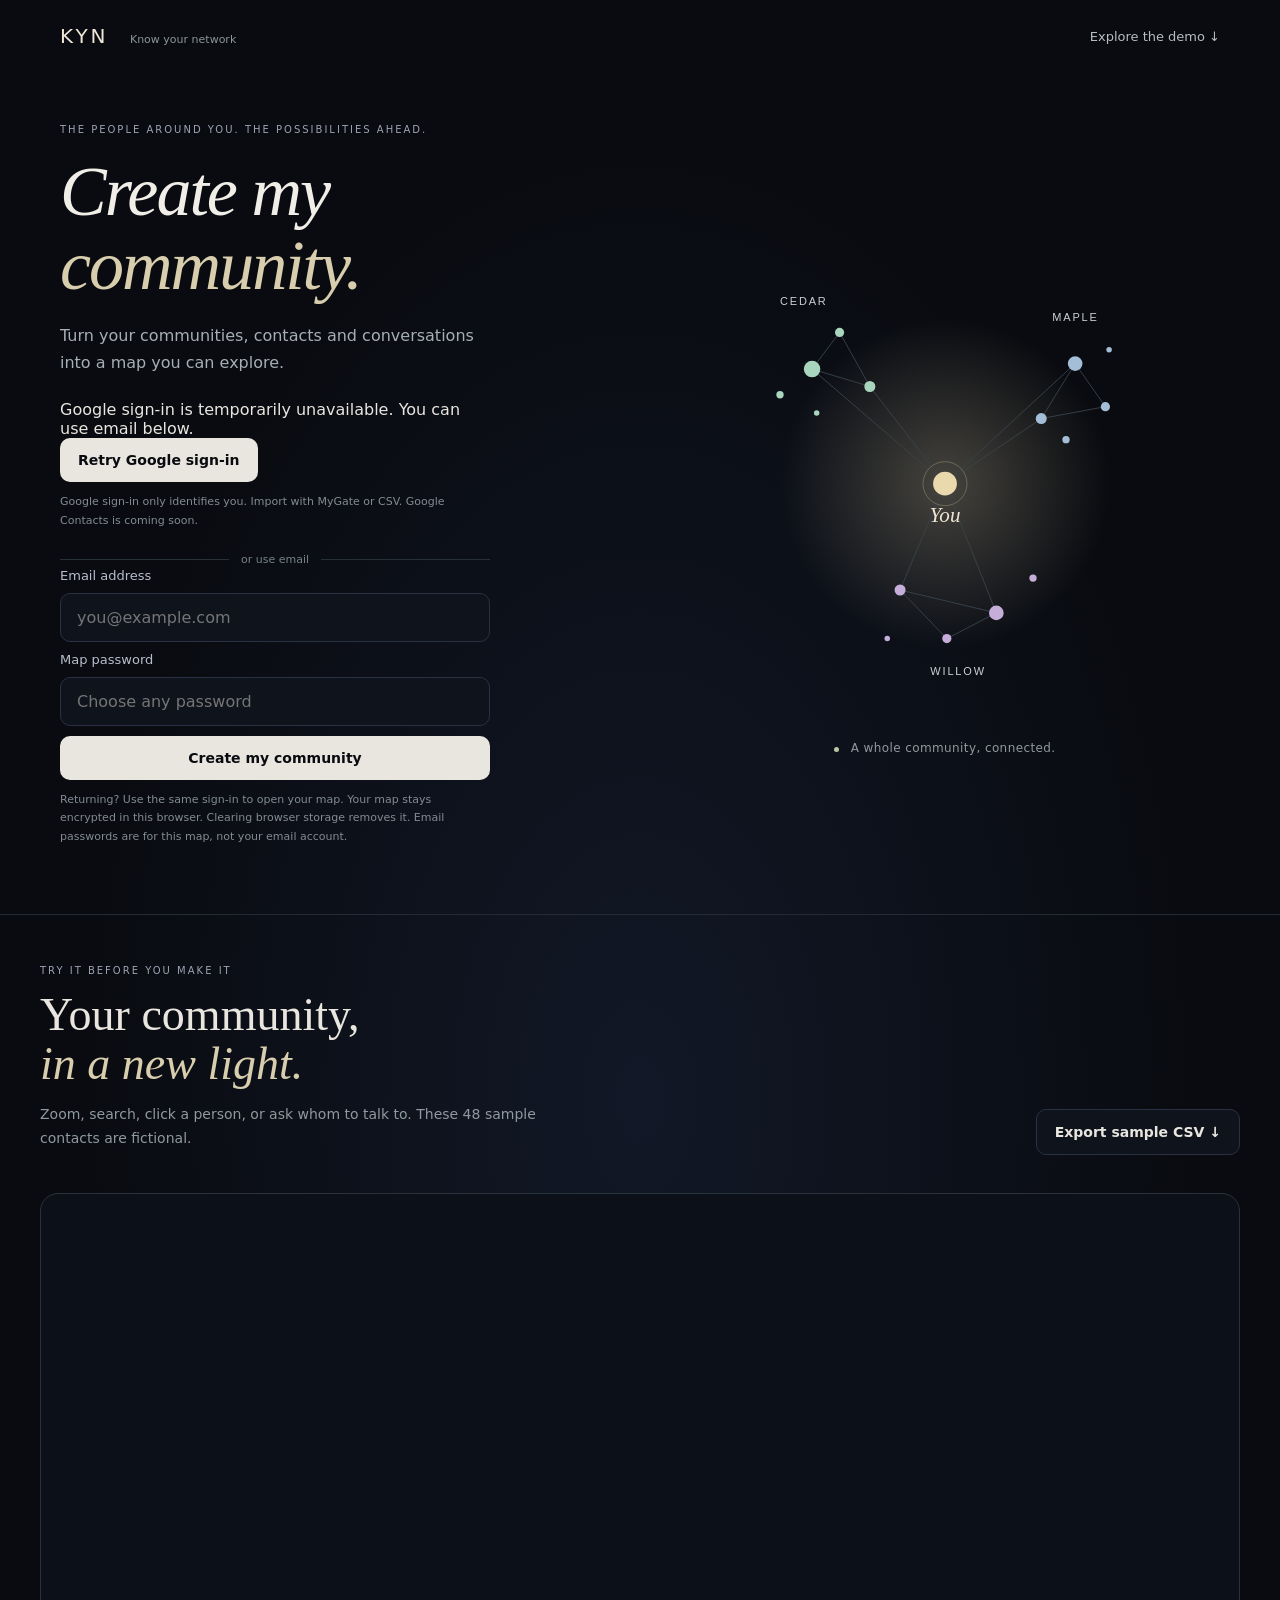
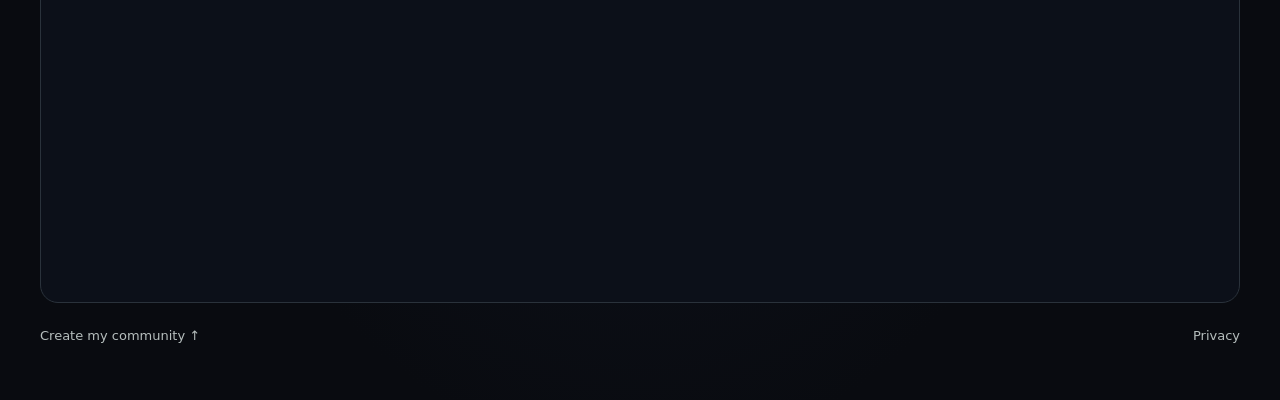
==== commit 8f9ad001: "Update community.html" ====
--- a/community.html
+++ b/community.html
@@ -78,9 +78,6 @@
         <button class="source" data-source="LINKEDIN">
           <strong>LinkedIn</strong><span>Official connections.csv export</span>
         </button>
-        <button class="source" data-source="TELEGRAM">
-          <strong>Telegram</strong><span>Telegram Desktop JSON export</span>
-        </button>
         <button class="source" data-source="CSV">
           <strong>Import from CSV</strong><span>Upload and match your columns</span>
         </button>
